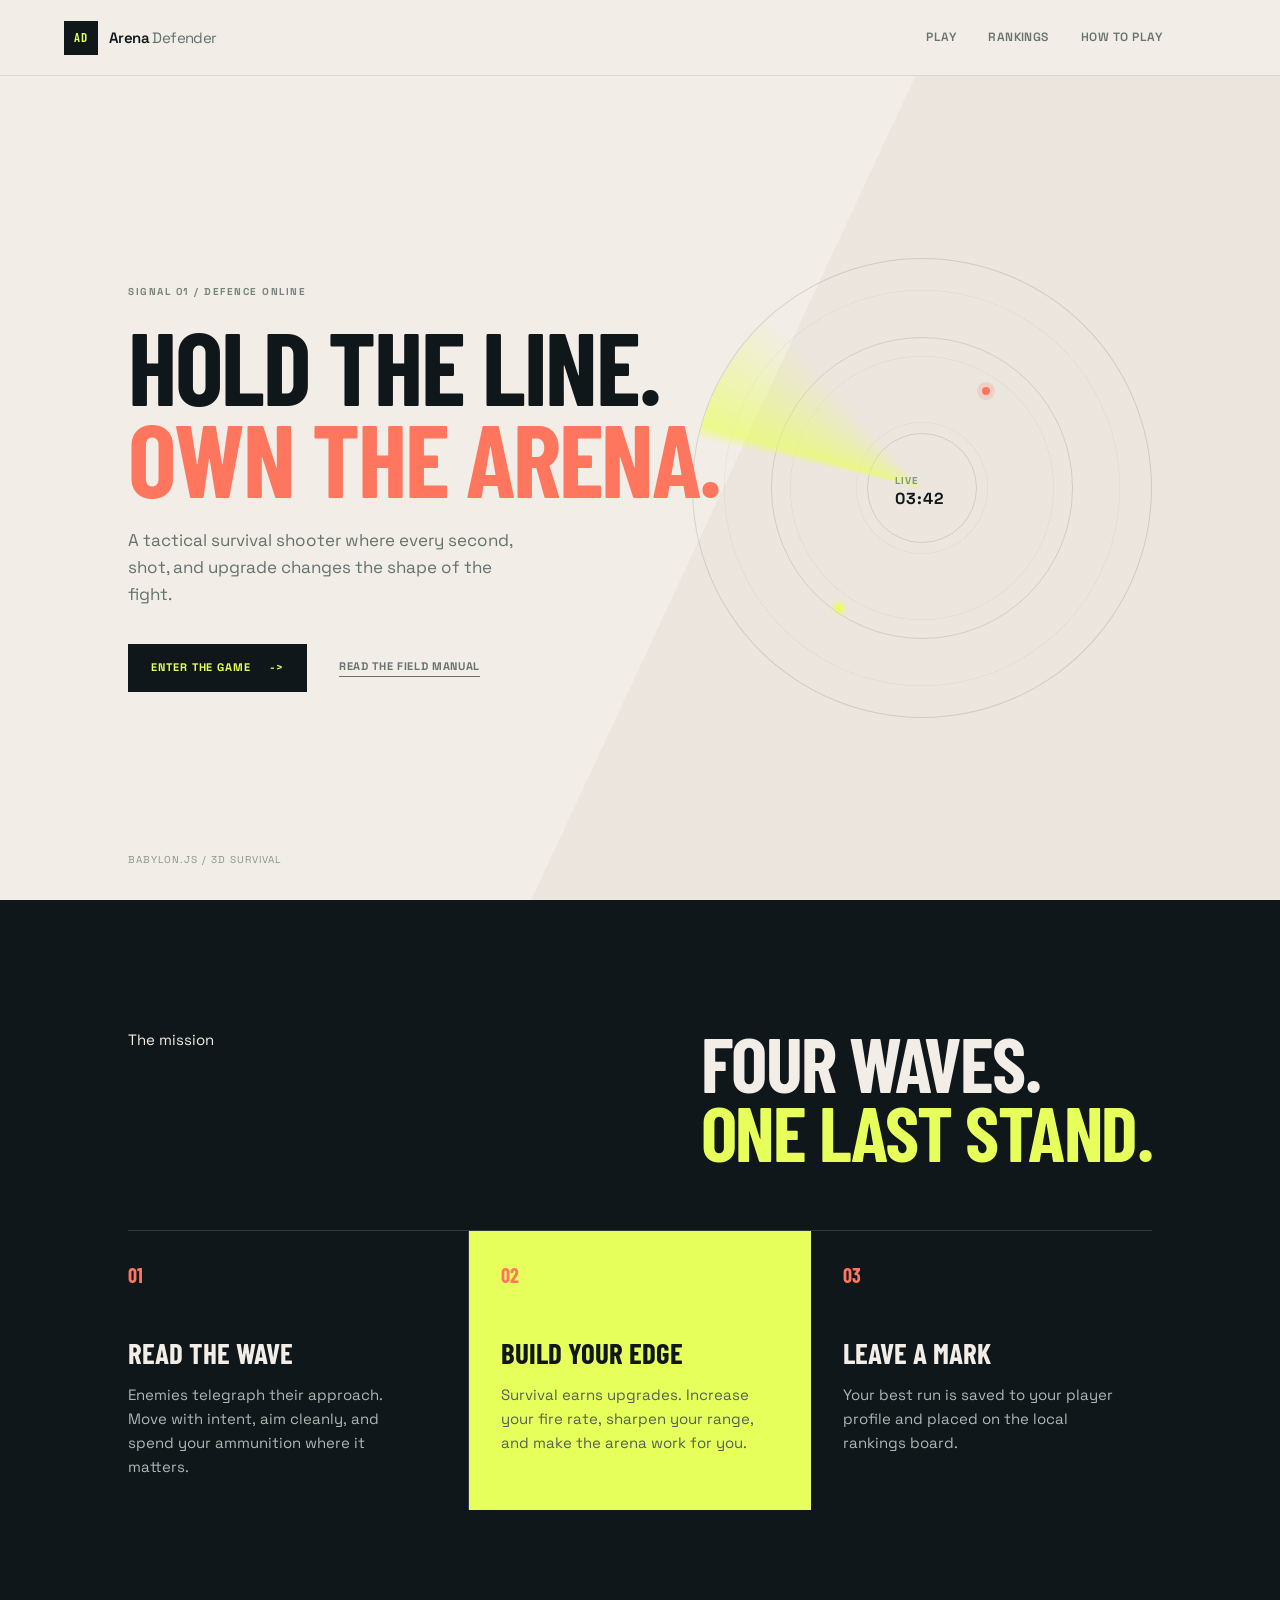
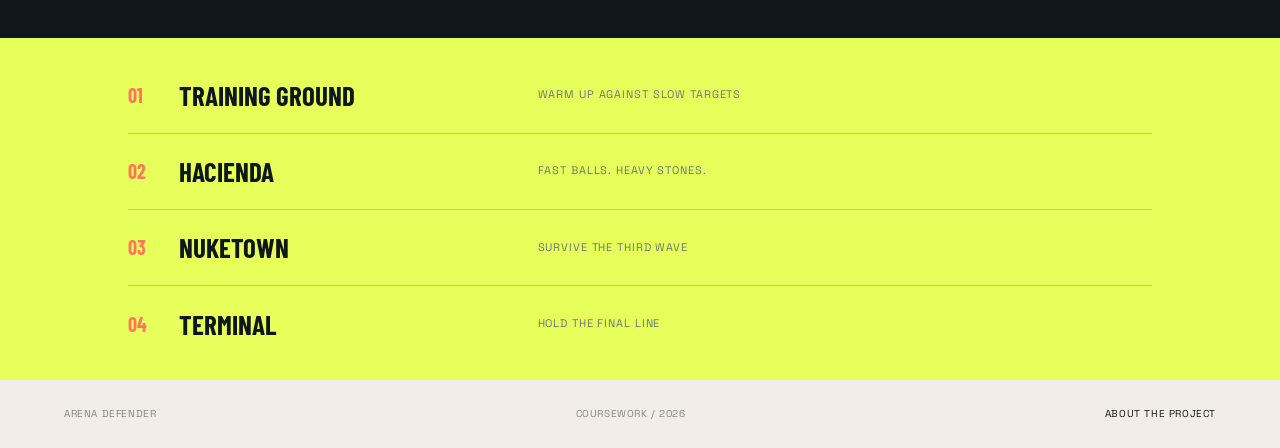
==== index.html @ 3a908381 "Update tsome content across some HTML files for consistency" ====
<!doctype html>
<html lang="en">

<head>
    <meta charset="UTF-8" />
    <meta name="viewport" content="width=device-width, initial-scale=1.0" />
    <meta name="description"
        content="Arena Defender is a browser-based survival shooter. Protect the arena, survive the waves." />
    <title>Arena Defender | Home</title>
    <link rel="preconnect" href="https://fonts.googleapis.com" />
    <link rel="preconnect" href="https://fonts.gstatic.com" crossorigin />
    <link
        href="https://fonts.googleapis.com/css2?family=Barlow+Condensed:wght@500;600;700&family=Space+Grotesk:wght@400;500;600;700&display=swap"
        rel="stylesheet" />
    <link rel="stylesheet" href="css/main.css" />
    <link rel="stylesheet" href="css/accessibility.css" />
    <script type="module" src="js/app.js"></script>
</head>

<body>
    <header class="site-header">
        <a class="logo" href="index.html" aria-label="Arena Defender home"><span class="logo-mark">AD</span><span>Arena
                <b>Defender</b></span></a>
        <nav class="site-nav" aria-label="Primary navigation">
            <a href="game.html">Play</a><a href="rankings.html">Rankings</a><a href="instructions.html">How to play</a>
            <span class="nav-account" data-auth-slot></span>
        </nav>
        <button class="menu-toggle" type="button" aria-label="Open navigation" aria-expanded="false">
            Menu
        </button>
    </header>

    <main>
        <section class="hero home-hero">
            <div class="hero-copy reveal">
                <p class="signal">Signal 01 / Defence online</p>
                <h1>Hold the line.<br /><em>Own the arena.</em></h1>
                <p class="hero-p">
                    A tactical survival shooter where every second, shot, and upgrade
                    changes the shape of the fight.
                </p>
                <div class="hero-actions">
                    <a class="button button-primary" href="game.html">Enter the game <span>-></span></a><a
                        class="text-link" href="instructions.html">Read the field manual</a>
                </div>
            </div>
            <div class="hero-radar reveal" aria-hidden="true">
                <div class="radar-ring ring-one"></div>
                <div class="radar-ring ring-two"></div>
                <div class="radar-sweep"></div>
                <span class="radar-dot dot-one"></span>
                <span class="radar-dot dot-two"></span>
                <div class="radar-label">LIVE<br /><strong>03:42</strong></div>
            </div>
            <div class="hero-footer">
                <span>Babylon.js / 3D survival</span>
                <!-- <span>Local player network</span> -->
            </div>
        </section>

        <section class="section section-dark feature-section">
            <div class="section-heading">
                <p class="eyebrow">The mission</p>
                <h2>Four waves.<br /><span>One last stand.</span></h2>
            </div>
            <div class="feature-grid">
                <article class="feature-card">
                    <span class="card-index">01</span>
                    <h3>Read the wave</h3>
                    <p>
                        Enemies telegraph their approach. Move with intent, aim cleanly,
                        and spend your ammunition where it matters.
                    </p>
                </article>
                <article class="feature-card featured">
                    <span class="card-index">02</span>
                    <h3>Build your edge</h3>
                    <p>
                        Survival earns upgrades. Increase your fire rate, sharpen your
                        range, and make the arena work for you.
                    </p>
                </article>
                <article class="feature-card">
                    <span class="card-index">03</span>
                    <h3>Leave a mark</h3>
                    <p>
                        Your best run is saved to your player profile and placed on the
                        local rankings board.
                    </p>
                </article>
            </div>
        </section>

        <section class="section stat-section">
            <div class="stat-line">
                <span>01</span><strong>Training ground</strong><small>Warm up against slow targets</small>
            </div>
            <div class="stat-line">
                <span>02</span><strong>Hacienda</strong><small>Fast balls. Heavy stones.</small>
            </div>
            <div class="stat-line">
                <span>03</span><strong>Nuketown</strong><small>Survive the third wave</small>
            </div>
            <div class="stat-line">
                <span>04</span><strong>Terminal</strong><small>Hold the final line</small>
            </div>
        </section>
    </main>

    <footer class="site-footer">
        <span>Arena Defender</span>
        <span>Coursework / 2026</span>
        <a href="about.html">About the project</a>
    </footer>
</body>

</html>
---- css/main.css ----
/* CSS Variables */
:root {
  --ink: #10171b;
  --ink-soft: #172126;
  --paper: #f2eee7;
  --paper-deep: #e6e0d6;
  --signal: #e7ff5b;
  --signal-deep: #b9d92c;
  --coral: #ff765f;
  --muted: #8b9793;
  --line: rgba(242, 238, 231, .16);
  --serif: 'Barlow Condensed', sans-serif;
  --sans: 'Space Grotesk', sans-serif;
  --header-height: 76px;
}

/* Global Styles */
* {
  box-sizing: border-box;
}

/* Reset the scroll behavior */
html {
  scroll-behavior: smooth;
}

/* Basic styles for the body */
body {
  margin: 0;
  background: var(--paper);
  color: var(--ink);
  font-family: var(--sans);
  font-size: 15px;
  line-height: 1.6;
}

/* Style for the links in the index.html */
a {
  color: inherit;
  text-decoration: none;
}

/* Style for buttons, inputs, and select elements */
button,
input,
select {
  font: inherit;
}

/* Style for the tap highlight on touch devices */
button,
a {
  -webkit-tap-highlight-color: transparent;
}

/* Style for the focus visible state */
:focus-visible {
  outline: 3px solid var(--coral);
  outline-offset: 4px;
}

/* Style for the site header */
.site-header {
  min-height: var(--header-height);
  padding: 0 5vw;
  display: flex;
  align-items: center;
  justify-content: space-between;
  gap: 2rem;
  border-bottom: 1px solid rgba(16, 23, 27, .1);
  position: relative;
  z-index: 5;
  background: var(--paper);
}

/* Style for the logo/brandname */
.logo {
  display: inline-flex;
  align-items: center;
  gap: 11px;
  font-weight: 600;
  letter-spacing: -.04em;
  white-space: nowrap;
}

/* Style for the bold text in the logo */
.logo b {
  font-weight: 400;
  color: #60706c;
}

/* Style for the logo mark */
.logo-mark {
  display: grid;
  place-items: center;
  width: 34px;
  height: 34px;
  background: var(--ink);
  color: var(--signal);
  font-family: var(--serif);
  font-size: 13px;
  letter-spacing: .04em;
}

/* Style for the site navigation */
.site-nav {
  display: flex;
  align-items: center;
  gap: clamp(1rem, 2.5vw, 2.6rem);
  font-size: 12px;
  font-weight: 600;
  letter-spacing: .04em;
  text-transform: uppercase;
}

/* Style for the links in the site navigation */
.site-nav a {
  color: #67736f;
  transition: color .2s ease;
}

/* Style for the active and hover states of the links in the site navigation */
.site-nav a:hover,
.site-nav a.active {
  color: var(--ink);
}

/* Style for the account section in the site navigation */
.nav-account {
  display: inline-flex;
  align-items: center;
  gap: 12px;
  padding-left: 1.3rem;
  border-left: 1px solid rgba(16, 23, 27, .17);
}

/* Style for the links in the account section */
.nav-account a {
  color: var(--ink);
}

/* Style for the logout link in the account section */
.nav-account .nav-logout {
  color: #7d8884;
  font-size: 10px;
}

/* Style for the menu toggle button */
.menu-toggle {
  display: none;
  border: 0;
  background: transparent;
  text-transform: uppercase;
  font-size: 11px;
  font-weight: 700;
  letter-spacing: .1em;
  cursor: pointer;
}

/* Style for the hero section */
.hero {
  height: calc(100svh - var(--header-height));
  min-height: calc(100svh - var(--header-height));
  position: relative;
  overflow: hidden;
}

/* Style for the home hero section */
.home-hero {
  display: flex;
  align-items: center;
  padding: 9vh 10vw;
  background: var(--paper);
}

/* Creates an angled, semi-transparent overlay gradient across the hero section that allows user clicks to pass through to underlying elements */
.home-hero::before {
  content: '';
  position: absolute;
  inset: 0;
  background: linear-gradient(115deg, transparent 0 55%, rgba(230, 224, 214, .55) 55% 100%);
  pointer-events: none;
}

/* Places text above the overlay and limits its width for easier reading */
.hero-copy {
  position: relative;
  z-index: 1;
  max-width: 680px;
}

.signal {
  margin: 0 0 1.15rem;
  color: #78837f;
  font-size: 10px;
  font-weight: 700;
  letter-spacing: .15em;
  text-transform: uppercase;
}

h1,
h2,
h3,
p {
  margin-top: 0;
}

h1,
h2 {
  font-family: var(--serif);
  font-weight: 700;
  line-height: .9;
  letter-spacing: -.02em;
  text-transform: uppercase;
}

h1 {
  margin-bottom: 1.5rem;
  font-size: clamp(4.5rem, 8vw, 7rem);
}

h2 {
  font-size: clamp(3rem, 6vw, 6rem);
}

h1 em,
h2 em {
  color: var(--coral);
  font-style: normal;
}

.hero-p {
  max-width: 390px;
  color: #64716d;
  font-size: 17px;
}

.hero-actions {
  display: flex;
  align-items: center;
  gap: 2rem;
  margin-top: 2.2rem;
}

.button {
  display: inline-flex;
  align-items: center;
  justify-content: center;
  gap: 1.2rem;
  min-height: 48px;
  padding: 0 1.4rem;
  border: 1px solid transparent;
  font-size: 11px;
  font-weight: 700;
  letter-spacing: .08em;
  text-transform: uppercase;
  cursor: pointer;
  transition: transform .2s ease, background .2s ease;
}

.button:hover {
  transform: translateY(-3px);
}

.button-primary {
  background: var(--ink);
  color: var(--signal);
}

.button-primary:hover {
  background: #27373b;
}

/* .button-wide {
  width: 100%;
  margin-top: 1rem;
} */

.text-link {
  border-bottom: 1px solid currentColor;
  color: #66736e;
  font-size: 11px;
  font-weight: 700;
  letter-spacing: .06em;
  text-transform: uppercase;
}

.hero-radar {
  width: min(36vw, 460px);
  aspect-ratio: 1;
  position: absolute;
  right: 10vw;
  top: calc(50% - min(18vw, 230px));
  border: 1px solid rgba(16, 23, 27, .13);
  border-radius: 50%;
  background: repeating-radial-gradient(circle, transparent 0 20%, rgba(16, 23, 27, .035) 20.2% 20.4%);
}

.radar-ring {
  position: absolute;
  border: 1px solid rgba(16, 23, 27, .12);
  border-radius: 50%;
  inset: 17%;
}

.ring-two {
  inset: 38%;
}

.radar-sweep {
  position: absolute;
  inset: 0;
  border-radius: 50%;
  background: conic-gradient(from 5deg, transparent 0 77%, rgba(231, 255, 91, .65) 78%, transparent 87%);
  animation: rotate 6s linear infinite;
}

.radar-dot {
  width: 8px;
  height: 8px;
  position: absolute;
  border-radius: 50%;
  background: var(--coral);
  box-shadow: 0 0 0 5px rgba(255, 118, 95, .18);
}

.dot-one {
  top: 28%;
  left: 63%;
}

.dot-two {
  bottom: 23%;
  left: 31%;
  background: var(--signal);
  box-shadow: 0 0 0 5px rgba(231, 255, 91, .16);
}

.radar-label {
  position: absolute;
  top: 47%;
  left: 44%;
  color: #87918d;
  font: 700 10px/1.4 var(--sans);
  letter-spacing: .12em;
}

.radar-label strong {
  color: var(--ink);
  font-size: 16px;
}

.hero-footer {
  position: absolute;
  right: 10vw;
  bottom: 2rem;
  left: 10vw;
  display: flex;
  justify-content: space-between;
  color: #89928f;
  font-size: 10px;
  letter-spacing: .1em;
  text-transform: uppercase;
}

.section {
  padding: 8rem 10vw;
}

.section-dark {
  background: var(--ink);
  color: var(--paper);
}

.section-heading {
  display: flex;
  justify-content: space-between;
}

.section-heading h2 {
  margin-bottom: 4rem;
}

.section-heading h2 span {
  color: var(--signal);
}

.feature-grid {
  display: grid;
  grid-template-columns: repeat(3, 1fr);
  border-top: 1px solid var(--line);
}

.feature-card {
  min-height: 255px;
  padding: 2rem 2rem 1rem 0;
  border-right: 1px solid var(--line);
}

.feature-card+.feature-card {
  padding-left: 2rem;
}

.feature-card:last-child {
  border-right: 0;
}

.feature-card.featured {
  background: var(--signal);
  color: var(--ink);
  padding-right: 2rem;
}

.card-index {
  color: var(--coral);
  font: 700 20px var(--serif);
}

.feature-card h3 {
  margin: 3rem 0 1rem;
  font: 700 29px/1 var(--serif);
  text-transform: uppercase;
}

.feature-card p {
  max-width: 270px;
  color: #aeb8b2;
}

.feature-card.featured p {
  color: #526059;
}

/* Statistics Section */
.stat-section {
  padding-top: 1.2rem;
  padding-bottom: 1.2rem;
  background: var(--signal);
}

.stat-line {
  display: grid;
  grid-template-columns: 5% 35% 1fr;
  align-items: center;
  padding: 1.35rem 0;
  border-bottom: 1px solid rgba(16, 23, 27, .2);
  text-transform: uppercase;
}

.stat-line:last-child {
  border-bottom: 0;
}

.stat-line span {
  color: var(--coral);
  font: 700 20px var(--serif);
}

.stat-line strong {
  font: 700 27px var(--serif);
}

.stat-line small {
  color: #6a786f;
  font-size: 11px;
  letter-spacing: .08em;
}

/* Site Footer */
.site-footer {
  display: flex;
  justify-content: space-between;
  gap: 1rem;
  padding: 1.6rem 5vw;
  color: #7c8883;
  background: var(--paper);
  font-size: 10px;
  letter-spacing: .06em;
  text-transform: uppercase;
}
.site-footer a {
  color: var(--ink);
}

/* Registration/Login Form */
.form-page {
  display: grid;
  grid-template-columns: .8fr 1.2fr;
  gap: 10vw;
  min-height: calc(100vh - var(--header-height) - 66px);
  padding: 9vh 10vw;
  align-items: center;
  background: var(--paper-deep);
}

.form-intro h1 {
  font-size: clamp(4.4rem, 8vw, 7.5rem);
}

.form-intro>p:last-child {
  max-width: 320px;
  color: #687570;
}

.form-panel {
  padding: 2rem;
  background: var(--paper);
}

.form-panel.compact {
  max-width: 480px;
  width: 100%;
  justify-self: end;
}

.form-panel-heading,
.ranking-toolbar {
  display: flex;
  justify-content: space-between;
  align-items: center;
  padding-bottom: 1.4rem;
  border-bottom: 1px solid rgba(16, 23, 27, .15);
  font-size: 11px;
  font-weight: 700;
  letter-spacing: .08em;
  text-transform: uppercase;
}

.form-step,
.signal-live {
  color: #7d8984;
  font-size: 10px;
}

.signal-live {
  color: #6f8c22;
}

.form-grid {
  display: grid;
  grid-template-columns: 1fr 1fr;
  gap: 1.3rem 1.1rem;
  margin: 1.7rem 0;
}

label {
  display: block;
  color: #65716d;
  font-size: 10px;
  font-weight: 700;
  letter-spacing: .08em;
  text-transform: uppercase;
}

input,
select {
  display: block;
  width: 100%;
  min-height: 45px;
  margin-top: .45rem;
  padding: .6rem .7rem;
  border: 1px solid rgba(16, 23, 27, .18);
  border-radius: 0;
  background: transparent;
  color: var(--ink);
  outline: none;
  font-size: 14px;
  letter-spacing: 0;
  text-transform: none;
}

input:focus,
select:focus {
  border-color: var(--ink);
}

.field-error {
  display: block;
  min-height: 17px;
  margin-top: .3rem;
  color: var(--coral);
  font-size: 10px;
  font-weight: 500;
  letter-spacing: 0;
  text-transform: none;
}

.check-label {
  display: flex;
  align-items: center;
  gap: .6rem;
  margin-top: .4rem;
  color: #65716d;
  font-size: 10px;
  letter-spacing: 0;
  text-transform: none;
}

.check-label input {
  width: 16px;
  min-height: 16px;
  margin: 0;
  accent-color: var(--ink);
}

.form-feedback {
  min-height: 24px;
  margin-top: .5rem;
  color: var(--coral);
  font-size: 12px;
}

.form-feedback.success {
  color: #63821b;
}

.form-switch {
  margin: 1.4rem 0 0;
  color: #71807a;
  font-size: 12px;
  text-align: center;
}

.form-switch a {
  color: var(--ink);
  font-weight: 700;
  text-decoration: underline;
}

/* About/Profile/Rankings Pages */
.content-page {
  min-height: calc(100vh - var(--header-height) - 66px);
  padding: 8vh 10vw;
  background: var(--paper-deep);
}

.page-heading {
  display: flex;
  align-items: end;
  justify-content: space-between;
  gap: 2rem;
  margin-bottom: 4rem;
}

.page-heading h1 {
  margin: 0;
  font-size: clamp(4.5rem, 9vw, 8rem);
}

/* Rankings Page */
.ranking-panel {
  background: var(--paper);
}

.ranking-toolbar {
  padding: 1.4rem 1.6rem;
}

.ranking-toolbar span:last-child {
  color: #8a9691;
  font-size: 10px;
  font-weight: 500;
}

.ranking-table-wrap {
  overflow-x: auto;
}

table {
  width: 100%;
  border-collapse: collapse;
  text-align: left;
}

th,
td {
  padding: 1.1rem 1.6rem;
  border-bottom: 1px solid rgba(16, 23, 27, .1);
  font-size: 12px;
  white-space: nowrap;
}

th {
  color: #7d8984;
  font-size: 10px;
  letter-spacing: .08em;
  text-transform: uppercase;
}

td:first-child {
  color: var(--coral);
  font: 700 24px var(--serif);
}

td:nth-child(2) {
  font-weight: 700;
}

tr.current {
  background: rgba(231, 255, 91, .23);
}

.empty-state {
  padding: 5rem 1rem;
  text-align: center;
}

.empty-mark {
  color: var(--coral);
  font: 700 38px var(--serif);
}

.empty-state h2 {
  margin: 1rem 0 .5rem;
  font-size: 36px;
}

.empty-state p {
  color: #7c8883;
  font-size: 13px;
}

/* Instructions Page */
.manual-grid {
  display: grid;
  grid-template-columns: 1fr 1fr;
  gap: 1px;
  background: rgba(16, 23, 27, .16);
}

.manual-feature,
.manual-list {
  padding: 3rem;
  background: var(--paper);
}

.manual-feature {
  min-height: 440px;
  background: var(--ink);
  color: var(--paper);
}

.manual-number {
  color: var(--signal);
  font: 700 20px var(--serif);
}

.manual-feature h2 {
  margin: 5rem 0 1.5rem;
  font-size: clamp(3rem, 5vw, 5rem);
}

.manual-feature p {
  max-width: 380px;
  color: #aeb8b2;
}

.manual-list {
  display: flex;
  flex-direction: column;
  justify-content: center;
  gap: 2rem;
}

.manual-list>div {
  display: grid;
  grid-template-columns: 100px 1fr;
  align-items: start;
  gap: 1.5rem;
  border-bottom: 1px solid rgba(16, 23, 27, .14);
  padding-bottom: 1.5rem;
}

.manual-list p {
  margin: 0;
  color: #75817c;
  font-size: 12px;
}

.manual-list strong {
  display: block;
  margin-bottom: .3rem;
  color: var(--ink);
  font-size: 13px;
}

.manual-key {
  color: var(--coral);
  font-size: 11px;
  font-weight: 700;
  letter-spacing: .08em;
}

/* Profile Page */
.profile-panel {
  max-width: 840px;
  padding: 3rem;
  background: var(--paper);
}

.profile-identity {
  display: flex;
  align-items: center;
  gap: 1.5rem;
  padding-bottom: 2.5rem;
  border-bottom: 1px solid rgba(16, 23, 27, .12);
}

.profile-avatar {
  display: grid;
  place-items: center;
  width: 74px;
  height: 74px;
  background: var(--ink);
  color: var(--signal);
  font: 700 24px var(--serif);
}

.profile-identity h2 {
  margin-bottom: .3rem;
  font-size: 42px;
}

.profile-identity p {
  margin: 0;
  color: #7a8782;
  font-size: 12px;
}

.profile-stats {
  display: grid;
  grid-template-columns: repeat(3, 1fr);
  gap: 1rem;
  padding: 2rem 0;
}

.profile-stats span {
  display: block;
  color: #7a8782;
  font-size: 10px;
  letter-spacing: .08em;
  text-transform: uppercase;
}

.profile-stats strong {
  font: 700 42px var(--serif);
}

/* About Page */
.about-copy {
  max-width: 860px;
}

.about-lede {
  max-width: 720px;
  color: #3b4a45;
  font: 500 clamp(2rem, 4vw, 3.8rem)/1.1 var(--serif);
  text-transform: uppercase;
}

.about-columns {
  display: grid;
  grid-template-columns: 1fr 1fr;
  gap: 3rem;
  margin: 5rem 0;
  color: #6d7a75;
  font-size: 14px;
}

.about-tech {
  display: flex;
  flex-wrap: wrap;
  gap: .7rem;
}

.about-tech span {
  padding: .65rem .9rem;
  background: var(--signal);
  color: var(--ink);
  font-size: 10px;
  font-weight: 700;
  letter-spacing: .07em;
  text-transform: uppercase;
}

/* Reveal Animation */
.reveal {
  animation: reveal .8s ease both;
}

.reveal+.reveal {
  animation-delay: .15s;
}

@keyframes rotate {
  to {
    transform: rotate(360deg);
  }
}

@keyframes reveal {
  from {
    opacity: 0;
    transform: translateY(20px);
  }

  to {
    opacity: 1;
    transform: translateY(0);
  }
}


/* Responsive Design */
@media (max-width: 850px) {
  .site-header {
    padding: 0 6vw;
  }

  .menu-toggle {
    display: block;
  }

  .site-nav {
    display: none;
    position: absolute;
    top: var(--header-height);
    right: 0;
    left: 0;
    padding: 1.5rem 6vw;
    flex-direction: column;
    align-items: flex-start;
    background: var(--paper);
    border-bottom: 1px solid rgba(16, 23, 27, .15);
  }

  .site-nav.open {
    display: flex;
  }

  .nav-account {
    padding: 1rem 0 0;
    border-top: 1px solid rgba(16, 23, 27, .15);
    border-left: 0;
    width: 100%;
  }

  .home-hero {
    min-height: 720px;
    padding: 8vh 8vw;
    align-items: flex-start;
  }

  .hero-radar {
    top: auto;
    right: 8vw;
    bottom: 6rem;
    width: 65vw;
    transform: none;
    opacity: .65;
  }

  .hero-footer {
    left: 8vw;
    right: 8vw;
    font-size: 8px;
  }

  .hero-footer span:nth-child(2) {
    display: none;
  }

  .section,
  .content-page {
    padding-right: 8vw;
    padding-left: 8vw;
  }

  .feature-grid,
  .manual-grid,
  .form-page {
    grid-template-columns: 1fr;
  }

  .feature-card,
  .feature-card+.feature-card {
    padding: 2rem 0;
    border-right: 0;
    border-bottom: 1px solid var(--line);
  }

  .feature-card.featured {
    padding: 2rem;
  }

  .stat-line {
    grid-template-columns: 10% 45% 1fr;
  }

  .form-page {
    gap: 3rem;
  }

  .form-panel.compact {
    justify-self: stretch;
  }

  .about-columns {
    grid-template-columns: 1fr;
    gap: 0;
    margin: 3rem 0;
  }

  .page-heading {
    align-items: flex-start;
    flex-direction: column;
  }

  .profile-stats {
    gap: .4rem;
  }

  .profile-stats strong {
    font-size: 32px;
  }
}

@media (max-width: 520px) {
  h1 {
    font-size: 4rem;
  }

  .hero-actions {
    align-items: flex-start;
    flex-direction: column;
    gap: 1.2rem;
  }

  .form-grid {
    grid-template-columns: 1fr;
    gap: .5rem;
  }

  .form-panel,
  .profile-panel {
    padding: 1.4rem;
  }

  .manual-feature,
  .manual-list {
    padding: 1.5rem;
  }

  .manual-feature h2 {
    margin-top: 4rem;
  }

  .manual-list>div {
    grid-template-columns: 80px 1fr;
    gap: .8rem;
  }

  .profile-identity h2 {
    font-size: 32px;
  }

  .site-footer {
    align-items: flex-start;
    flex-direction: column;
    gap: .4rem;
  }
}

/* Keep the opening message and primary action within the first viewport. */
.home-hero {
  min-height: calc(100svh - var(--header-height));
}

@media (max-width: 850px) {
  .home-hero {
    min-height: calc(100svh - var(--header-height));
    padding-top: 4vh;
    padding-bottom: 4vh;
  }

  .hero-radar {
    top: calc(50% - min(26vw, 180px));
    right: 8vw;
    bottom: auto;
    width: min(52vw, 360px);
    opacity: .45;
  }

  .hero-footer {
    bottom: 1rem;
  }
}

@media (max-width: 850px) and (max-height: 700px) {
  .home-hero {
    padding-top: 2.5vh;
    padding-bottom: 2.5vh;
  }

  .home-hero h1 {
    margin-bottom: 1rem;
    font-size: 3.35rem;
  }

  .home-hero .hero-lede {
    max-width: 320px;
    font-size: 14px;
  }

  .home-hero .hero-actions {
    margin-top: 1.2rem;
  }

  .hero-radar {
    top: calc(50% - min(21vw, 110px));
    right: 8vw;
    bottom: auto;
    width: min(42vw, 220px);
  }
}
---- css/accessibility.css ----
body.large-text {
  font-size: 17px;
}
body.large-text h1 {
  font-size: clamp(5rem, 11vw, 10rem);
}
body.high-contrast {
  --paper: #ffffff;
  --paper-deep: #f3f3f3;
  --ink: #000000;
  --coral: #b21f0f;
  --signal: #d8f000;
}
body.high-contrast .site-header,
body.high-contrast .form-panel,
body.high-contrast .profile-panel,
body.high-contrast .settings-panel,
body.high-contrast .ranking-panel {
  border-color: #000;
}
body.reduced-effects *,
body.reduced-effects *::before,
body.reduced-effects *::after {
  animation-duration: 0.001ms !important;
  transition-duration: 0.001ms !important;
  scroll-behavior: auto !important;
}
.settings-panel {
  max-width: 840px;
  margin-top: 2rem;
  padding: 2rem 3rem;
  background: var(--paper);
}
.settings-heading h2 {
  margin-bottom: 2rem;
  font-size: 42px;
}
.settings-grid {
  display: grid;
  grid-template-columns: 1fr 1fr;
  gap: 1rem 1.2rem;
}
.settings-grid label {
  color: #65716d;
}
.settings-grid input[type="range"] {
  accent-color: var(--coral);
}
.setting-check {
  display: flex;
  align-items: center;
  gap: 0.6rem;
  padding: 0.75rem 0;
}
.setting-check input {
  width: 17px;
  min-height: 17px;
  margin: 0;
  accent-color: var(--ink);
}
.settings-feedback {
  min-height: 24px;
  color: #63821b;
  font-size: 12px;
}
.ranking-filter {
  display: inline-flex;
  align-items: center;
  gap: 0.5rem;
  color: #7d8984;
  font-size: 10px;
}
.ranking-filter select {
  width: auto;
  min-height: 30px;
  margin: 0;
  padding: 0.2rem 0.4rem;
  font-size: 10px;
}
.personal-best {
  padding: 1rem 1.6rem;
  border-top: 1px solid rgba(16, 23, 27, 0.1);
  color: #65716d;
  font-size: 11px;
  font-weight: 700;
  letter-spacing: 0.05em;
  text-transform: uppercase;
}
@media (max-width: 600px) {
  .settings-panel {
    padding: 1.4rem;
  }
  .settings-grid {
    grid-template-columns: 1fr;
  }
}
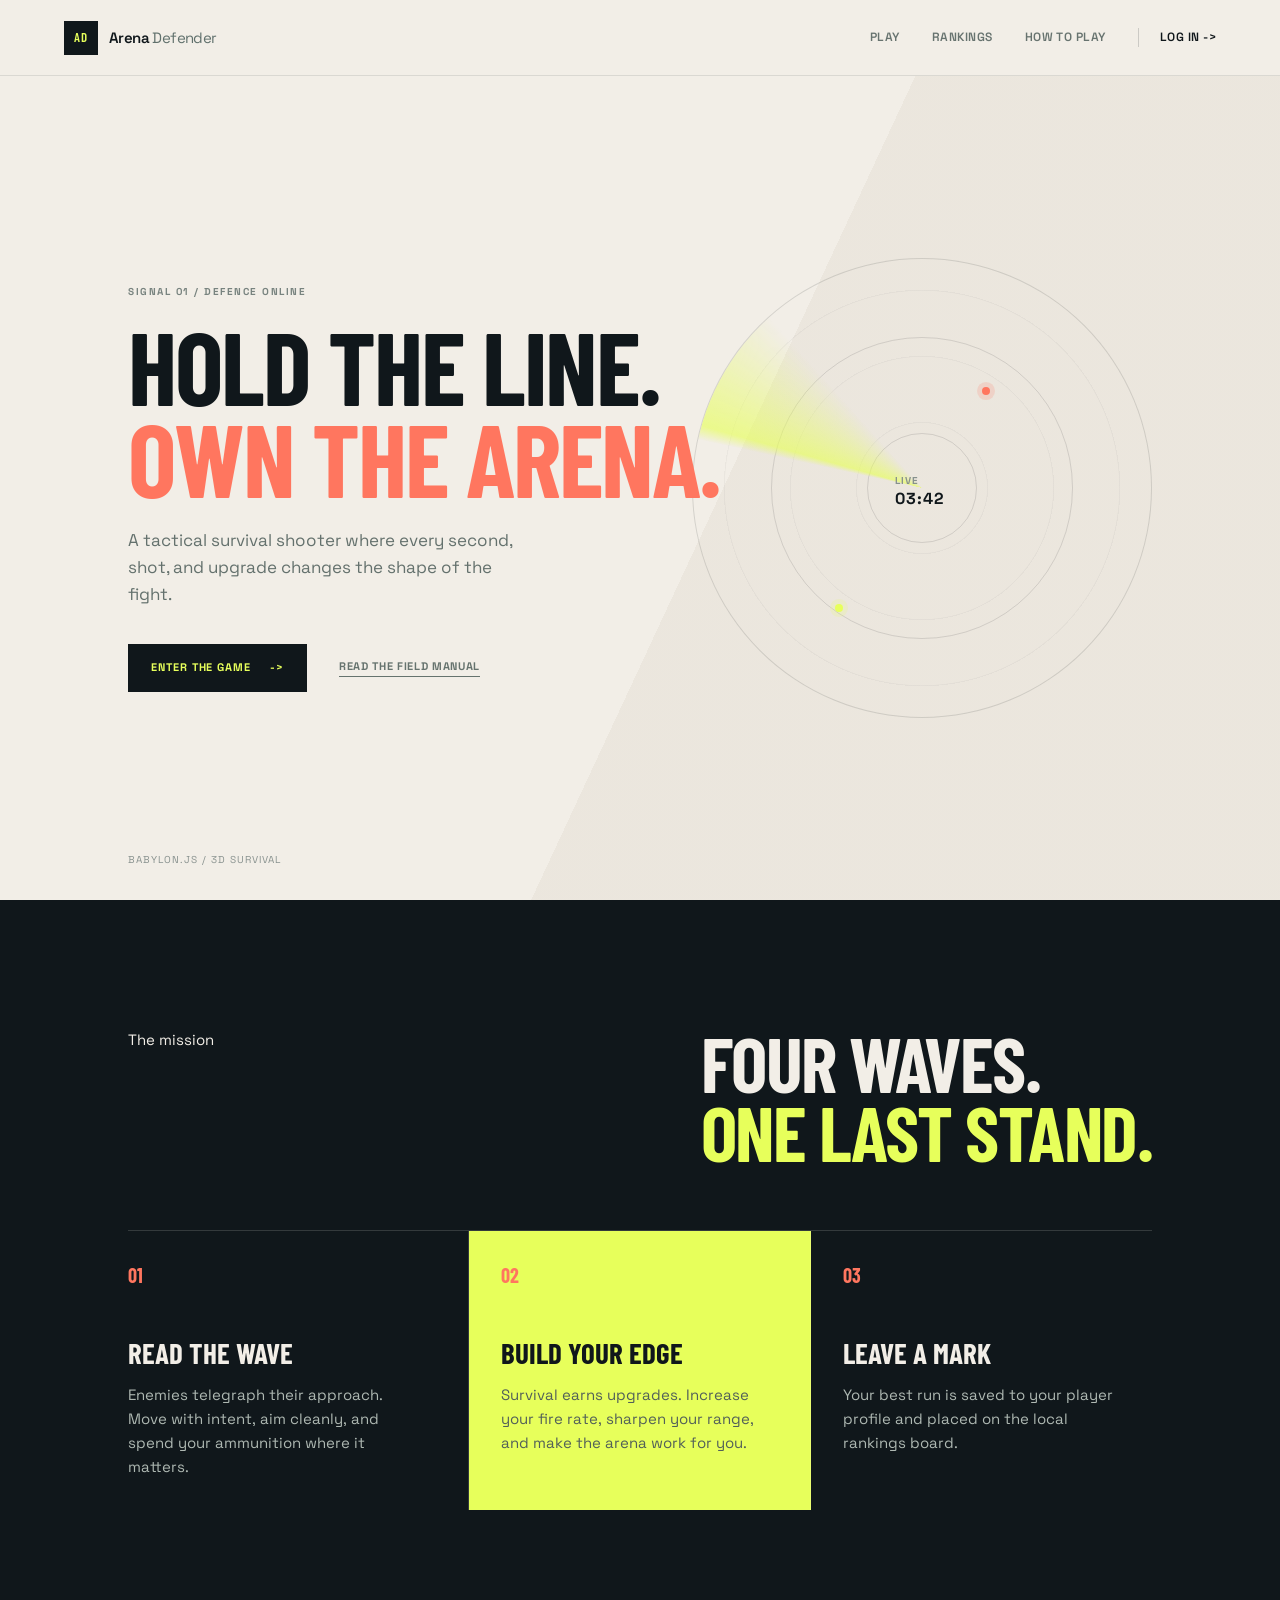
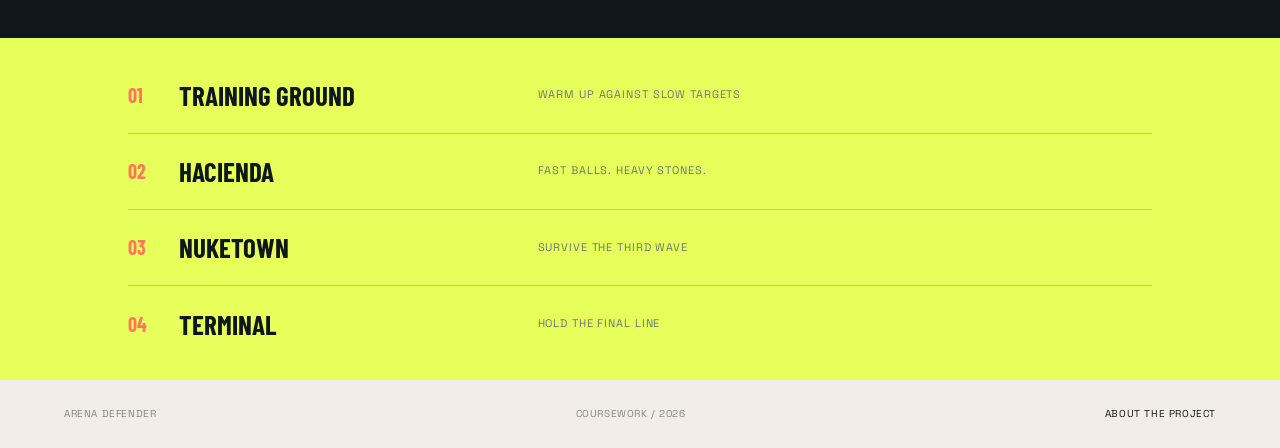
==== commit 65d791c5: "Refactor HTML structure for improved readability and consistency" ====
--- a/index.html
+++ b/index.html
@@ -1,117 +1,132 @@
 <!doctype html>
 <html lang="en">
-
-<head>
+  <head>
     <meta charset="UTF-8" />
     <meta name="viewport" content="width=device-width, initial-scale=1.0" />
-    <meta name="description"
-        content="Arena Defender is a browser-based survival shooter. Protect the arena, survive the waves." />
+    <meta
+      name="description"
+      content="Arena Defender is a browser-based survival shooter. Protect the arena, survive the waves."
+    />
     <title>Arena Defender | Home</title>
     <link rel="preconnect" href="https://fonts.googleapis.com" />
     <link rel="preconnect" href="https://fonts.gstatic.com" crossorigin />
     <link
-        href="https://fonts.googleapis.com/css2?family=Barlow+Condensed:wght@500;600;700&family=Space+Grotesk:wght@400;500;600;700&display=swap"
-        rel="stylesheet" />
+      href="https://fonts.googleapis.com/css2?family=Barlow+Condensed:wght@500;600;700&family=Space+Grotesk:wght@400;500;600;700&display=swap"
+      rel="stylesheet"
+    />
     <link rel="stylesheet" href="css/main.css" />
     <link rel="stylesheet" href="css/accessibility.css" />
     <script type="module" src="js/app.js"></script>
-</head>
+  </head>
 
-<body>
+  <body>
     <header class="site-header">
-        <a class="logo" href="index.html" aria-label="Arena Defender home"><span class="logo-mark">AD</span><span>Arena
-                <b>Defender</b></span></a>
-        <nav class="site-nav" aria-label="Primary navigation">
-            <a href="game.html">Play</a><a href="rankings.html">Rankings</a><a href="instructions.html">How to play</a>
-            <span class="nav-account" data-auth-slot></span>
-        </nav>
-        <button class="menu-toggle" type="button" aria-label="Open navigation" aria-expanded="false">
-            Menu
-        </button>
+      <a class="logo" href="index.html" aria-label="Arena Defender home"
+        ><span class="logo-mark">AD</span><span>Arena <b>Defender</b></span></a
+      >
+      <nav class="site-nav" aria-label="Primary navigation">
+        <a href="game.html">Play</a><a href="rankings.html">Rankings</a
+        ><a href="instructions.html">How to play</a>
+        <span class="nav-account" data-auth-slot></span>
+      </nav>
+      <button
+        class="menu-toggle"
+        type="button"
+        aria-label="Open navigation"
+        aria-expanded="false"
+      >
+        Menu
+      </button>
     </header>
 
     <main>
-        <section class="hero home-hero">
-            <div class="hero-copy reveal">
-                <p class="signal">Signal 01 / Defence online</p>
-                <h1>Hold the line.<br /><em>Own the arena.</em></h1>
-                <p class="hero-p">
-                    A tactical survival shooter where every second, shot, and upgrade
-                    changes the shape of the fight.
-                </p>
-                <div class="hero-actions">
-                    <a class="button button-primary" href="game.html">Enter the game <span>-></span></a><a
-                        class="text-link" href="instructions.html">Read the field manual</a>
-                </div>
-            </div>
-            <div class="hero-radar reveal" aria-hidden="true">
-                <div class="radar-ring ring-one"></div>
-                <div class="radar-ring ring-two"></div>
-                <div class="radar-sweep"></div>
-                <span class="radar-dot dot-one"></span>
-                <span class="radar-dot dot-two"></span>
-                <div class="radar-label">LIVE<br /><strong>03:42</strong></div>
-            </div>
-            <div class="hero-footer">
-                <span>Babylon.js / 3D survival</span>
-                <!-- <span>Local player network</span> -->
-            </div>
-        </section>
+      <section class="hero home-hero">
+        <div class="hero-copy reveal">
+          <p class="signal">Signal 01 / Defence online</p>
+          <h1>Hold the line.<br /><em>Own the arena.</em></h1>
+          <p class="hero-p">
+            A tactical survival shooter where every second, shot, and upgrade
+            changes the shape of the fight.
+          </p>
+          <div class="hero-actions">
+            <a class="button button-primary" href="game.html"
+              >Enter the game <span>-></span></a
+            ><a class="text-link" href="instructions.html"
+              >Read the field manual</a
+            >
+          </div>
+        </div>
+        <div class="hero-radar reveal" aria-hidden="true">
+          <div class="radar-ring ring-one"></div>
+          <div class="radar-ring ring-two"></div>
+          <div class="radar-sweep"></div>
+          <span class="radar-dot dot-one"></span>
+          <span class="radar-dot dot-two"></span>
+          <div class="radar-label">LIVE<br /><strong>03:42</strong></div>
+        </div>
+        <div class="hero-footer">
+          <span>Babylon.js / 3D survival</span>
+          <!-- <span>Local player network</span> -->
+        </div>
+      </section>
 
-        <section class="section section-dark feature-section">
-            <div class="section-heading">
-                <p class="eyebrow">The mission</p>
-                <h2>Four waves.<br /><span>One last stand.</span></h2>
-            </div>
-            <div class="feature-grid">
-                <article class="feature-card">
-                    <span class="card-index">01</span>
-                    <h3>Read the wave</h3>
-                    <p>
-                        Enemies telegraph their approach. Move with intent, aim cleanly,
-                        and spend your ammunition where it matters.
-                    </p>
-                </article>
-                <article class="feature-card featured">
-                    <span class="card-index">02</span>
-                    <h3>Build your edge</h3>
-                    <p>
-                        Survival earns upgrades. Increase your fire rate, sharpen your
-                        range, and make the arena work for you.
-                    </p>
-                </article>
-                <article class="feature-card">
-                    <span class="card-index">03</span>
-                    <h3>Leave a mark</h3>
-                    <p>
-                        Your best run is saved to your player profile and placed on the
-                        local rankings board.
-                    </p>
-                </article>
-            </div>
-        </section>
+      <section class="section section-dark feature-section">
+        <div class="section-heading">
+          <p class="eyebrow">The mission</p>
+          <h2>Four waves.<br /><span>One last stand.</span></h2>
+        </div>
+        <div class="feature-grid">
+          <article class="feature-card">
+            <span class="card-index">01</span>
+            <h3>Read the wave</h3>
+            <p>
+              Enemies telegraph their approach. Move with intent, aim cleanly,
+              and spend your ammunition where it matters.
+            </p>
+          </article>
+          <article class="feature-card featured">
+            <span class="card-index">02</span>
+            <h3>Build your edge</h3>
+            <p>
+              Survival earns upgrades. Increase your fire rate, sharpen your
+              range, and make the arena work for you.
+            </p>
+          </article>
+          <article class="feature-card">
+            <span class="card-index">03</span>
+            <h3>Leave a mark</h3>
+            <p>
+              Your best run is saved to your player profile and placed on the
+              local rankings board.
+            </p>
+          </article>
+        </div>
+      </section>
 
-        <section class="section stat-section">
-            <div class="stat-line">
-                <span>01</span><strong>Training ground</strong><small>Warm up against slow targets</small>
-            </div>
-            <div class="stat-line">
-                <span>02</span><strong>Hacienda</strong><small>Fast balls. Heavy stones.</small>
-            </div>
-            <div class="stat-line">
-                <span>03</span><strong>Nuketown</strong><small>Survive the third wave</small>
-            </div>
-            <div class="stat-line">
-                <span>04</span><strong>Terminal</strong><small>Hold the final line</small>
-            </div>
-        </section>
+      <section class="section stat-section">
+        <div class="stat-line">
+          <span>01</span><strong>Training ground</strong
+          ><small>Warm up against slow targets</small>
+        </div>
+        <div class="stat-line">
+          <span>02</span><strong>Hacienda</strong
+          ><small>Fast balls. Heavy stones.</small>
+        </div>
+        <div class="stat-line">
+          <span>03</span><strong>Nuketown</strong
+          ><small>Survive the third wave</small>
+        </div>
+        <div class="stat-line">
+          <span>04</span><strong>Terminal</strong
+          ><small>Hold the final line</small>
+        </div>
+      </section>
     </main>
 
     <footer class="site-footer">
-        <span>Arena Defender</span>
-        <span>Coursework / 2026</span>
-        <a href="about.html">About the project</a>
+      <span>Arena Defender</span>
+      <span>Coursework / 2026</span>
+      <a href="about.html">About the project</a>
     </footer>
-</body>
-
-</html>+  </body>
+</html>
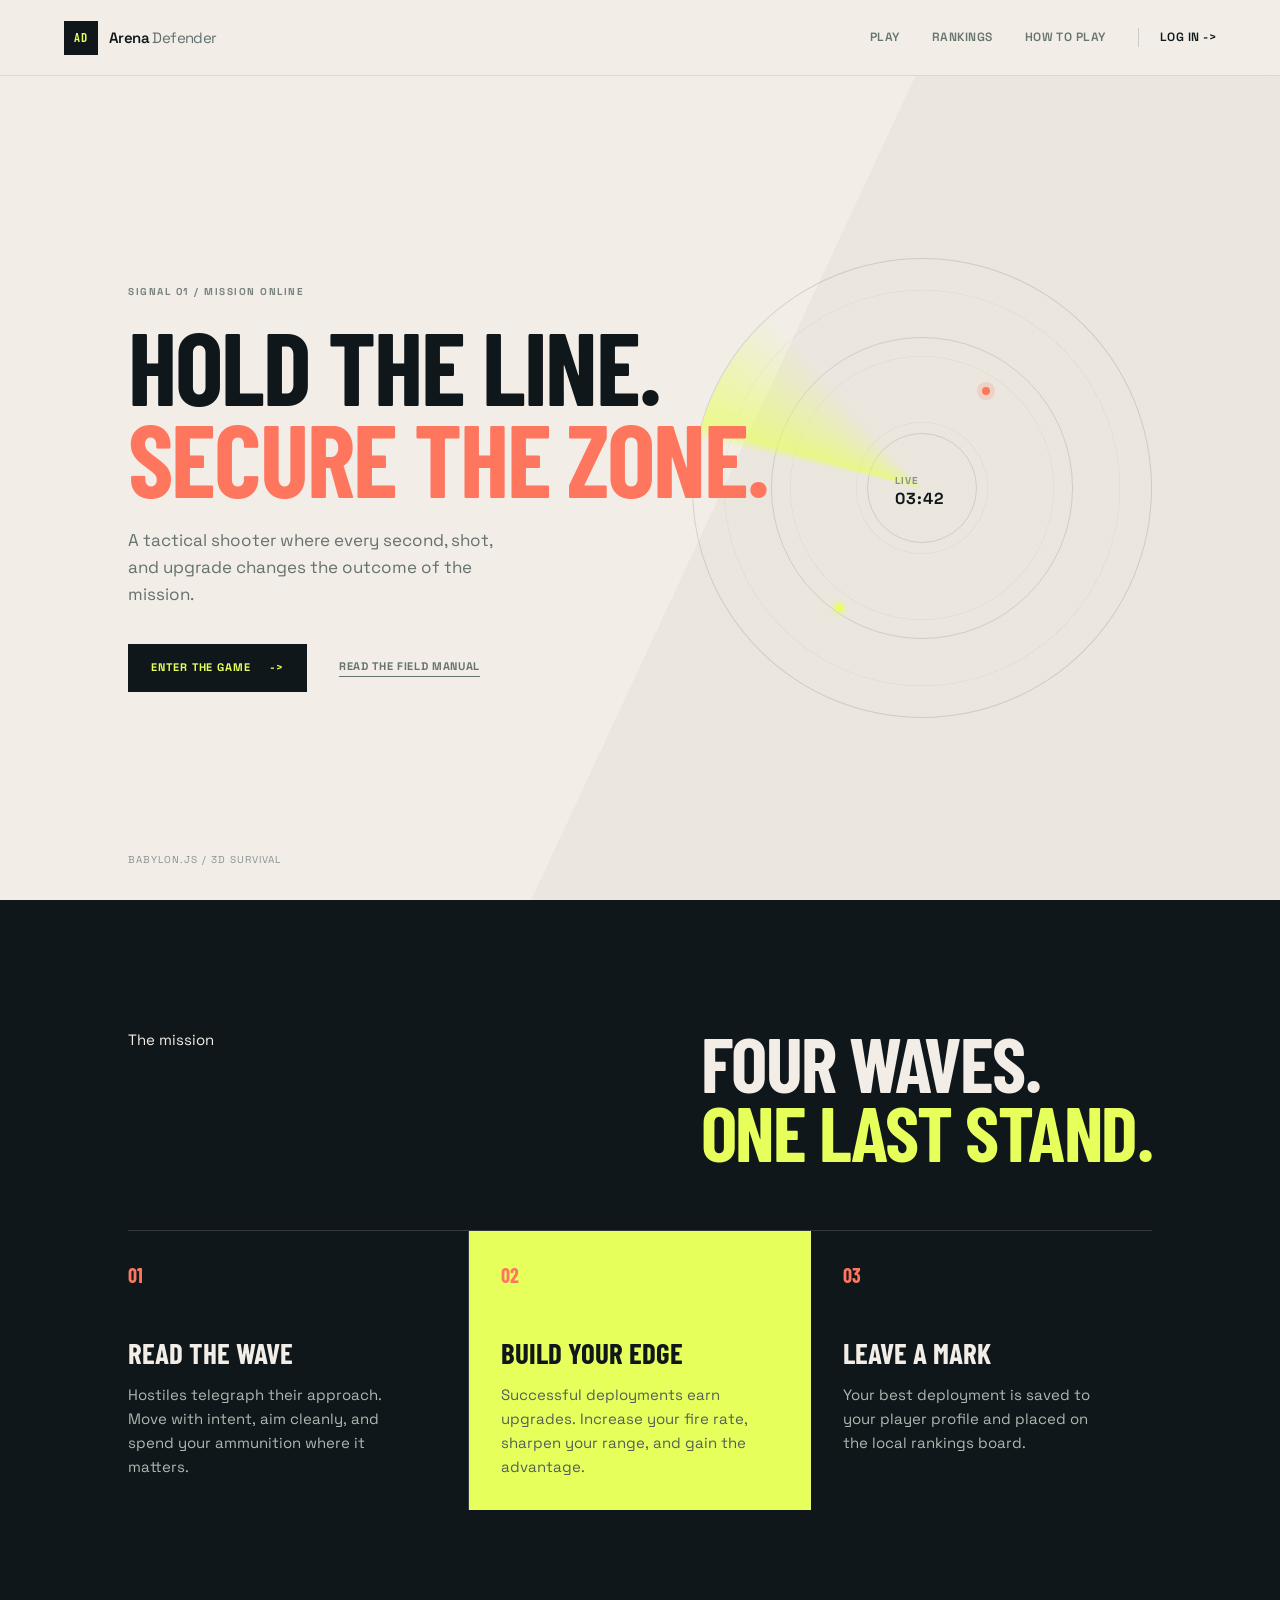
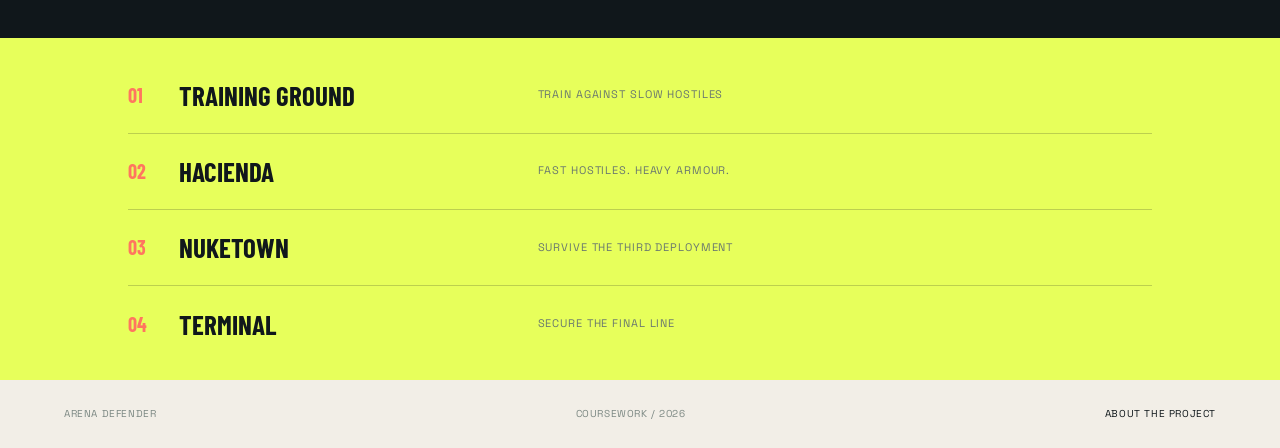
==== commit 268b015c: "Update game description and terminology for clarity; replace "survival shooter" with "tactical shoot" ====
--- a/index.html
+++ b/index.html
@@ -5,7 +5,7 @@
     <meta name="viewport" content="width=device-width, initial-scale=1.0" />
     <meta
       name="description"
-      content="Arena Defender is a browser-based survival shooter. Protect the arena, survive the waves."
+      content="Arena Defender is a browser-based tactical shooter. Secure the combat zone and survive every deployment."
     />
     <title>Arena Defender | Home</title>
     <link rel="preconnect" href="https://fonts.googleapis.com" />
@@ -15,7 +15,6 @@
       rel="stylesheet"
     />
     <link rel="stylesheet" href="css/main.css" />
-    <link rel="stylesheet" href="css/accessibility.css" />
     <script type="module" src="js/app.js"></script>
   </head>
 
@@ -42,11 +41,11 @@
     <main>
       <section class="hero home-hero">
         <div class="hero-copy reveal">
-          <p class="signal">Signal 01 / Defence online</p>
-          <h1>Hold the line.<br /><em>Own the arena.</em></h1>
+          <p class="signal">Signal 01 / Mission online</p>
+          <h1>Hold the line.<br /><em>Secure the zone.</em></h1>
           <p class="hero-p">
-            A tactical survival shooter where every second, shot, and upgrade
-            changes the shape of the fight.
+            A tactical shooter where every second, shot, and upgrade changes the
+            outcome of the mission.
           </p>
           <div class="hero-actions">
             <a class="button button-primary" href="game.html"
@@ -80,7 +79,7 @@
             <span class="card-index">01</span>
             <h3>Read the wave</h3>
             <p>
-              Enemies telegraph their approach. Move with intent, aim cleanly,
+              Hostiles telegraph their approach. Move with intent, aim cleanly,
               and spend your ammunition where it matters.
             </p>
           </article>
@@ -88,16 +87,16 @@
             <span class="card-index">02</span>
             <h3>Build your edge</h3>
             <p>
-              Survival earns upgrades. Increase your fire rate, sharpen your
-              range, and make the arena work for you.
+              Successful deployments earn upgrades. Increase your fire rate,
+              sharpen your range, and gain the advantage.
             </p>
           </article>
           <article class="feature-card">
             <span class="card-index">03</span>
             <h3>Leave a mark</h3>
             <p>
-              Your best run is saved to your player profile and placed on the
-              local rankings board.
+              Your best deployment is saved to your player profile and placed on
+              the local rankings board.
             </p>
           </article>
         </div>
@@ -106,19 +105,19 @@
       <section class="section stat-section">
         <div class="stat-line">
           <span>01</span><strong>Training ground</strong
-          ><small>Warm up against slow targets</small>
+          ><small>Train against slow hostiles</small>
         </div>
         <div class="stat-line">
           <span>02</span><strong>Hacienda</strong
-          ><small>Fast balls. Heavy stones.</small>
+          ><small>Fast hostiles. Heavy armour.</small>
         </div>
         <div class="stat-line">
           <span>03</span><strong>Nuketown</strong
-          ><small>Survive the third wave</small>
+          ><small>Survive the third deployment</small>
         </div>
         <div class="stat-line">
           <span>04</span><strong>Terminal</strong
-          ><small>Hold the final line</small>
+          ><small>Secure the final line</small>
         </div>
       </section>
     </main>
--- a/css/main.css
+++ b/css/main.css
@@ -1122,4 +1122,442 @@
     bottom: auto;
     width: min(42vw, 220px);
   }
+}
+/* Accessibility settings
+   app.js adds these classes to the body when the user changes settings. */
+body.large-text {
+  font-size: 17px;
+}
+body.large-text h1 {
+  font-size: clamp(5rem, 11vw, 10rem);
+}
+body.high-contrast {
+  --paper: #ffffff;
+  --paper-deep: #f3f3f3;
+  --ink: #000000;
+  --coral: #b21f0f;
+  --signal: #d8f000;
+}
+body.high-contrast .site-header,
+body.high-contrast .form-panel,
+body.high-contrast .profile-panel,
+body.high-contrast .settings-panel,
+body.high-contrast .ranking-panel {
+  border-color: #000;
+}
+body.reduced-effects *,
+body.reduced-effects *::before,
+body.reduced-effects *::after {
+  animation-duration: 0.001ms !important;
+  transition-duration: 0.001ms !important;
+  scroll-behavior: auto !important;
+}
+.settings-panel {
+  max-width: 840px;
+  margin-top: 2rem;
+  padding: 2rem 3rem;
+  background: var(--paper);
+}
+.settings-heading h2 {
+  margin-bottom: 2rem;
+  font-size: 42px;
+}
+.settings-grid {
+  display: grid;
+  grid-template-columns: 1fr 1fr;
+  gap: 1rem 1.2rem;
+}
+.settings-grid label {
+  color: #65716d;
+}
+.settings-grid input[type="range"] {
+  accent-color: var(--coral);
+}
+.setting-check {
+  display: flex;
+  align-items: center;
+  gap: 0.6rem;
+  padding: 0.75rem 0;
+}
+.setting-check input {
+  width: 17px;
+  min-height: 17px;
+  margin: 0;
+  accent-color: var(--ink);
+}
+.settings-feedback {
+  min-height: 24px;
+  color: #63821b;
+  font-size: 12px;
+}
+.ranking-filter {
+  display: inline-flex;
+  align-items: center;
+  gap: 0.5rem;
+  color: #7d8984;
+  font-size: 10px;
+}
+.ranking-filter select {
+  width: auto;
+  min-height: 30px;
+  margin: 0;
+  padding: 0.2rem 0.4rem;
+  font-size: 10px;
+}
+.personal-best {
+  padding: 1rem 1.6rem;
+  border-top: 1px solid rgba(16, 23, 27, 0.1);
+  color: #65716d;
+  font-size: 11px;
+  font-weight: 700;
+  letter-spacing: 0.05em;
+  text-transform: uppercase;
+}
+@media (max-width: 600px) {
+  .settings-panel {
+    padding: 1.4rem;
+  }
+  .settings-grid {
+    grid-template-columns: 1fr;
+  }
+}
+/* Game page
+   These rules style the arena, HUD, overlay, and loadout sidebar. */
+body[data-page="game"] {
+  background: #0c1418;
+  color: var(--paper);
+  overflow: hidden;
+}
+
+.game-header {
+  background: #0c1418;
+  color: var(--paper);
+  border-bottom-color: rgba(242, 238, 231, 0.12);
+}
+.game-header .brand b,
+.game-header .site-nav a {
+  color: #81908b;
+}
+.game-header .site-nav a:hover {
+  color: var(--paper);
+}
+.game-header .menu-toggle {
+  color: var(--paper);
+}
+
+.game-top-status {
+  display: flex;
+  align-items: center;
+  gap: 0.55rem;
+  margin-left: auto;
+  margin-right: 2vw;
+  color: #87948f;
+  font-size: 10px;
+  letter-spacing: 0.1em;
+  text-transform: uppercase;
+}
+
+.status-dot {
+  width: 6px;
+  height: 6px;
+  background: var(--signal);
+  border-radius: 50%;
+  box-shadow: 0 0 0 4px rgba(231, 255, 91, 0.13);
+}
+.game-layout {
+  display: grid;
+  grid-template-columns: minmax(0, 1fr) 290px;
+  height: calc(100vh - var(--header-height));
+}
+
+.game-stage {
+  min-width: 0;
+  position: relative;
+  overflow: hidden;
+  background: #15272b;
+}
+.game-stage::after {
+  content: "";
+  position: absolute;
+  inset: 0;
+  pointer-events: none;
+  background: linear-gradient(
+    180deg,
+    rgba(12, 20, 24, 0.2),
+    transparent 30%,
+    rgba(12, 20, 24, 0.3)
+  );
+}
+
+.game-stage canvas {
+  width: 100%;
+  height: 100%;
+  display: block;
+  touch-action: none;
+}
+
+.game-hud {
+  position: absolute;
+  inset: 0;
+  z-index: 2;
+  padding: 2.2rem 2.5rem;
+  pointer-events: none;
+}
+
+.hud-top {
+  display: flex;
+  justify-content: space-between;
+}
+.hud-top > div {
+  display: flex;
+  flex-direction: column;
+}
+.hud-label {
+  color: #92a09a;
+  font-size: 9px;
+  letter-spacing: 0.1em;
+  text-transform: uppercase;
+}
+.hud-top strong {
+  color: var(--paper);
+  font: 700 30px var(--serif);
+}
+.hud-top strong small {
+  color: #92a09a;
+  font: 400 14px var(--sans);
+}
+
+.hud-bottom {
+  position: absolute;
+  right: 2.5rem;
+  bottom: 2.2rem;
+  left: 2.5rem;
+  display: flex;
+  align-items: center;
+  gap: 1.5rem;
+}
+
+.health-track {
+  flex: 1;
+  height: 4px;
+  background: rgba(242, 238, 231, 0.22);
+}
+
+.health-track span {
+  display: block;
+  width: 100%;
+  height: 100%;
+  background: var(--signal);
+  transition: width 0.3s ease;
+}
+
+.hud-hint {
+  color: #92a09a;
+  font-size: 10px;
+  letter-spacing: 0.05em;
+}
+
+.hud-pause {
+  pointer-events: auto;
+  border: 0;
+  border-bottom: 1px solid var(--signal);
+  padding: 0 0 0.2rem;
+  background: transparent;
+  color: var(--signal);
+  font-size: 10px;
+  font-weight: 700;
+  letter-spacing: 0.08em;
+  text-transform: uppercase;
+  cursor: pointer;
+}
+
+.game-overlay {
+  position: absolute;
+  inset: 0;
+  z-index: 3;
+  display: flex;
+  flex-direction: column;
+  align-items: center;
+  justify-content: center;
+  padding: 2rem;
+  background: rgba(12, 20, 24, 0.56);
+  text-align: center;
+}
+
+.game-overlay.hidden {
+  display: none;
+}
+
+.game-overlay h1 {
+  margin-bottom: 1rem;
+  font-size: clamp(4rem, 8vw, 7rem);
+}
+.game-overlay p:not(.eyebrow) {
+  max-width: 390px;
+  color: #bdc7c1;
+  font-size: 13px;
+}
+
+.game-sidebar {
+  display: flex;
+  flex-direction: column;
+  justify-content: space-between;
+  padding: 2.5rem 2rem;
+  background: #101b1f;
+}
+.sidebar-block {
+  padding-bottom: 2rem;
+  border-bottom: 1px solid rgba(242, 238, 231, 0.13);
+}
+.sidebar-block h2 {
+  margin: 2rem 0;
+  color: var(--paper);
+  font-size: 42px;
+}
+.sidebar-block h2 em {
+  color: var(--signal);
+}
+
+.loadout-stat {
+  display: grid;
+  grid-template-columns: 70px 1fr;
+  align-items: center;
+  gap: 1rem;
+  margin-top: 1rem;
+  color: #9ca9a3;
+  font-size: 10px;
+  text-transform: uppercase;
+}
+
+.stat-meter {
+  height: 4px;
+  background: rgba(242, 238, 231, 0.15);
+}
+.stat-meter i {
+  display: block;
+  height: 100%;
+  background: var(--coral);
+}
+.meter-damage i {
+  width: 38%;
+}
+.meter-fire i {
+  width: 52%;
+}
+.meter-range i {
+  width: 64%;
+}
+.mission-list {
+  padding-top: 2rem;
+}
+.mission-list > div {
+  display: flex;
+  align-items: center;
+  gap: 1rem;
+  padding: 0.65rem 0;
+  color: #b6c0ba;
+  font-size: 12px;
+}
+.mission-icon {
+  display: grid;
+  place-items: center;
+  width: 25px;
+  height: 25px;
+  border: 1px solid #65736d;
+  color: var(--signal);
+}
+
+.sidebar-foot {
+  border: 0;
+  padding: 0;
+}
+.sidebar-foot p {
+  color: #7f8c86;
+  font-size: 11px;
+}
+.sidebar-foot .text-link {
+  color: var(--signal);
+}
+
+.game-header .nav-account {
+  border-left-color: rgba(242, 238, 231, 0.16);
+}
+.game-header .nav-account a {
+  color: var(--paper);
+}
+.game-header .nav-account .nav-logout {
+  color: #81908b;
+}
+
+.sound-toggle {
+  display: block;
+  margin-top: 1.2rem;
+  border: 0;
+  border-bottom: 1px solid var(--signal);
+  padding: 0 0 0.2rem;
+  background: transparent;
+  color: var(--signal);
+  font-size: 10px;
+  font-weight: 700;
+  letter-spacing: 0.08em;
+  text-transform: uppercase;
+  cursor: pointer;
+}
+.stat-meter {
+  height: 4px;
+  background: rgba(242, 238, 231, 0.15);
+}
+.stat-meter i {
+  display: block;
+  width: 18%;
+  height: 100%;
+  background: var(--coral);
+  transition:
+    width 0.25s ease,
+    background 0.25s ease;
+}
+.stat-meter.meter-active {
+  background: rgba(231, 255, 91, 0.2);
+}
+.stat-meter.meter-active i {
+  width: 100%;
+  background: var(--signal);
+}
+
+@media (max-width: 900px) {
+  body[data-page="game"] {
+    overflow: auto;
+  }
+  .game-layout {
+    display: block;
+    height: auto;
+  }
+  .game-stage {
+    height: calc(100vh - var(--header-height));
+    min-height: 560px;
+  }
+  .game-sidebar {
+    display: none;
+  }
+  .game-top-status {
+    display: none;
+  }
+}
+
+@media (max-width: 520px) {
+  .game-hud {
+    padding: 1.5rem;
+  }
+  .hud-top strong {
+    font-size: 24px;
+  }
+  .hud-bottom {
+    right: 1.5rem;
+    bottom: 1.5rem;
+    left: 1.5rem;
+    gap: 0.7rem;
+  }
+  .hud-hint {
+    display: none;
+  }
 }
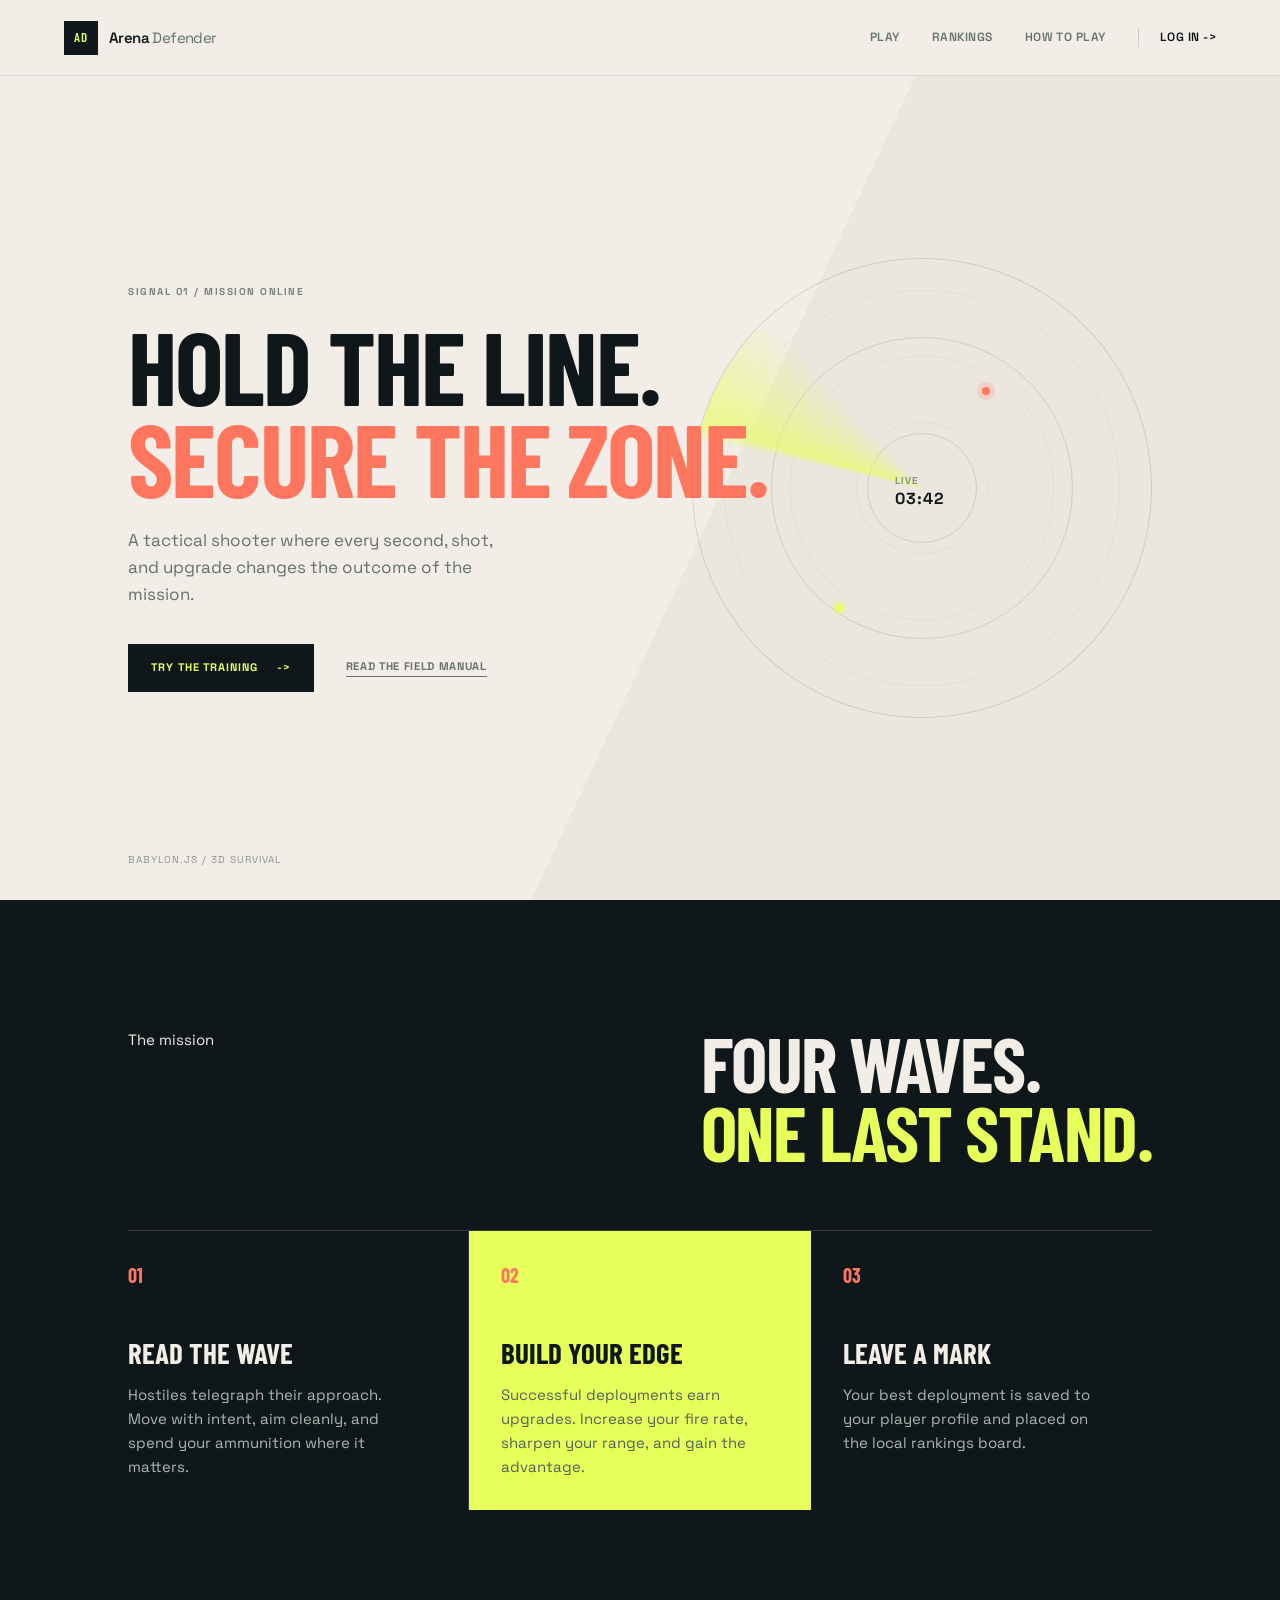
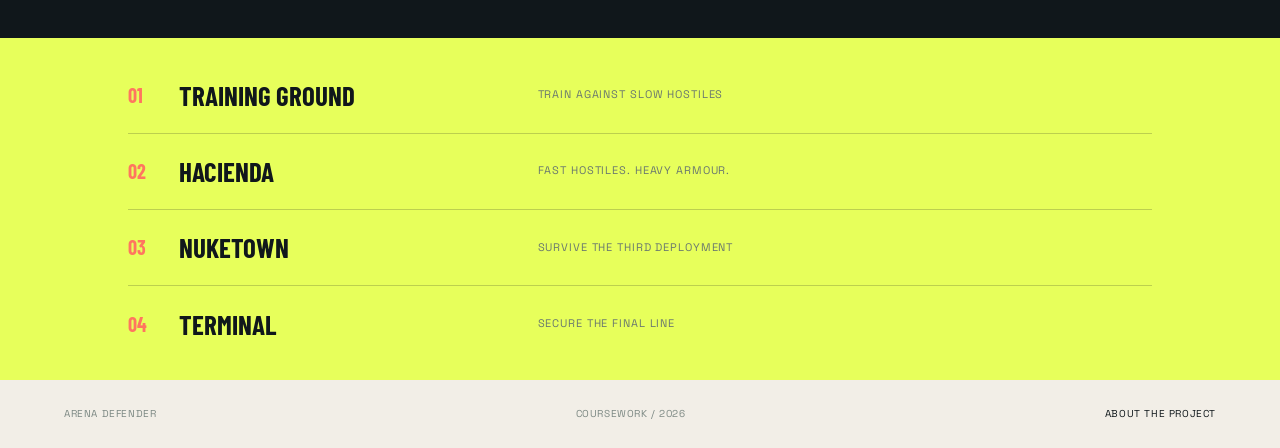
==== commit 2022bea0: "Update difficulty settings and UI text for training mode; replace "practice" with "easy" in multiple" ====
--- a/index.html
+++ b/index.html
@@ -14,8 +14,8 @@
       href="https://fonts.googleapis.com/css2?family=Barlow+Condensed:wght@500;600;700&family=Space+Grotesk:wght@400;500;600;700&display=swap"
       rel="stylesheet"
     />
-    <link rel="stylesheet" href="css/main.css" />
-    <script type="module" src="js/app.js"></script>
+    <link rel="stylesheet" href="css/main.css?v=2" />
+    <script type="module" src="js/app.js?v=5"></script>
   </head>
 
   <body>
@@ -48,8 +48,8 @@
             outcome of the mission.
           </p>
           <div class="hero-actions">
-            <a class="button button-primary" href="game.html"
-              >Enter the game <span>-></span></a
+            <a class="button button-primary" href="game.html?mode=tutorial"
+              >Try the training <span>-></span></a
             ><a class="text-link" href="instructions.html"
               >Read the field manual</a
             >
--- a/css/main.css
+++ b/css/main.css
@@ -1126,10 +1126,7 @@
 /* Accessibility settings
    app.js adds these classes to the body when the user changes settings. */
 body.large-text {
-  font-size: 17px;
-}
-body.large-text h1 {
-  font-size: clamp(5rem, 11vw, 10rem);
+  zoom: 1.15;
 }
 body.high-contrast {
   --paper: #ffffff;
@@ -1189,6 +1186,10 @@
   min-height: 24px;
   color: #63821b;
   font-size: 12px;
+}
+.settings-grid button {
+  grid-column: 1 / -1;
+  justify-self: center;
 }
 .ranking-filter {
   display: inline-flex;
